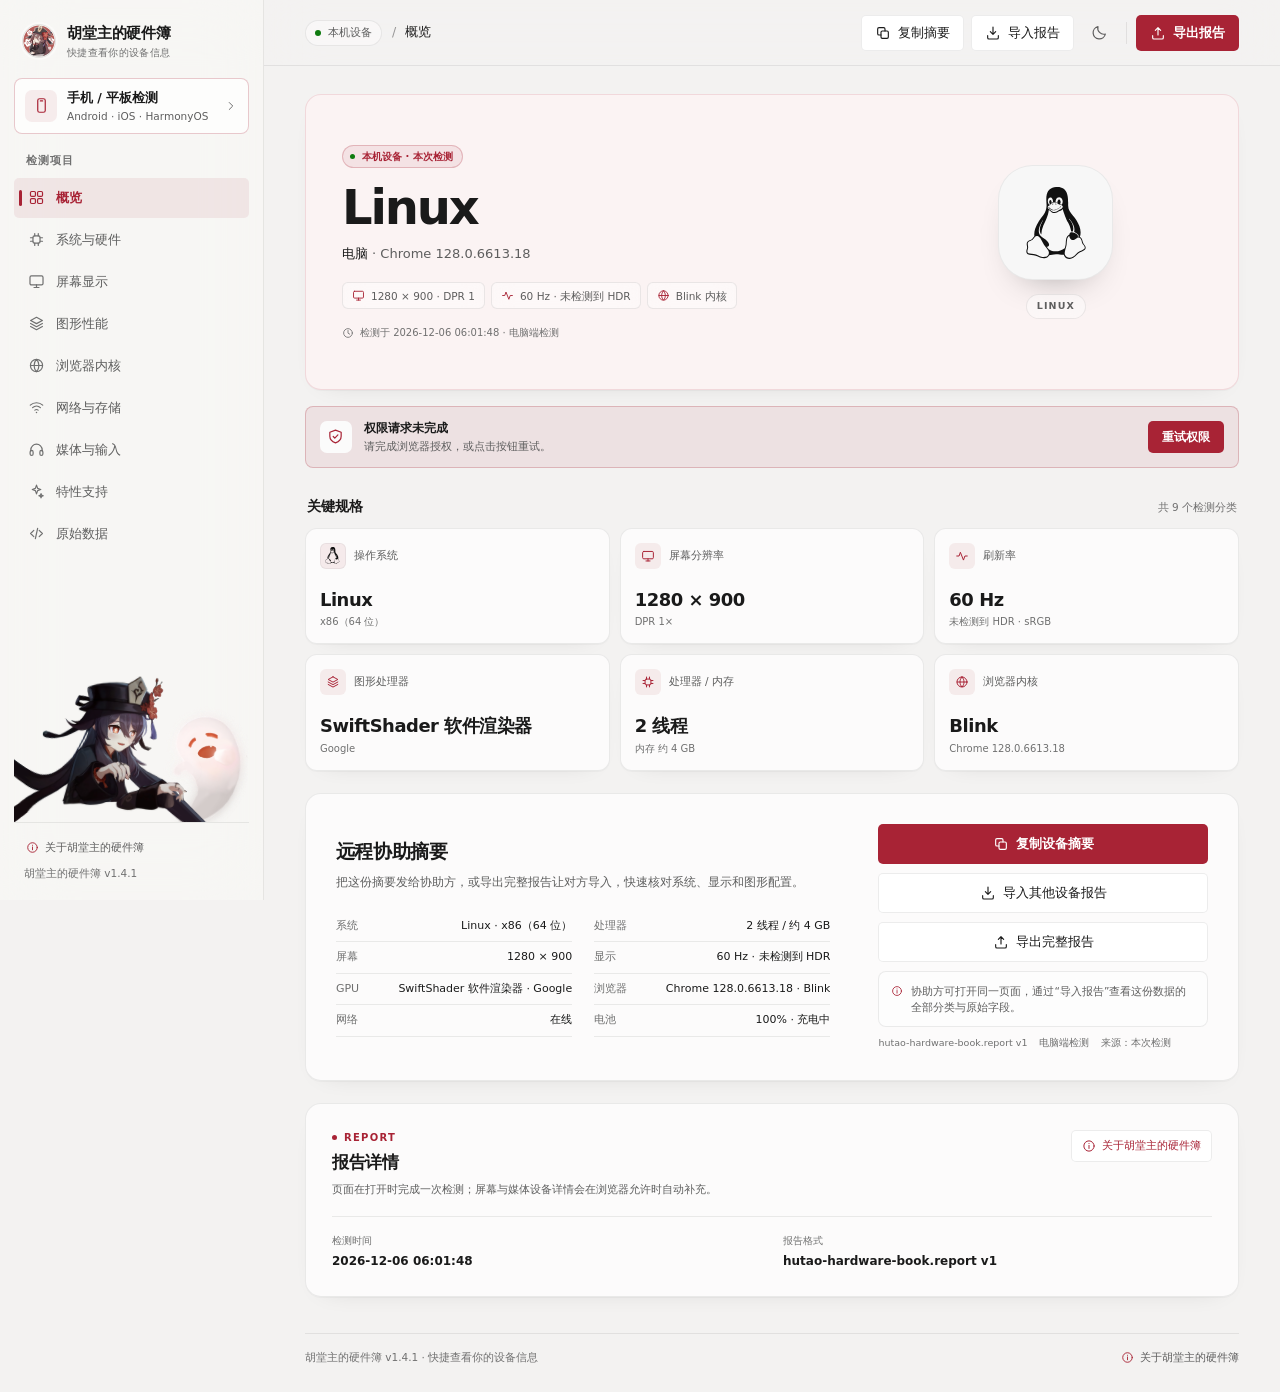
==== web/index.html @ 38b5aa54 "Publish Hutao Device Check with GitHub Pages" ====
<!DOCTYPE html>
<html lang="zh-CN">
<head>
  <meta charset="UTF-8">
  <meta name="viewport" content="width=device-width, initial-scale=1, viewport-fit=cover">
  <title>胡堂主的硬件簿 · 快捷查看你的设备信息</title>
  <meta name="description" content="胡堂主的硬件簿 · 快捷查看你的设备信息。一款在本机运行的浏览器设备信息检测工具，可查看系统、屏幕、HDR、刷新率、GPU、浏览器内核等信息，并导入导出设备报告。">
  <meta name="color-scheme" content="light dark">
  <meta name="theme-color" id="theme-color-meta" content="#f3f2f1">
  <link rel="icon" type="image/png" sizes="32x32" href="assets/favicon-32.png">
  <link rel="icon" type="image/png" sizes="128x128" href="assets/favicon.png">
  <link rel="apple-touch-icon" href="assets/apple-touch-icon.png">
  <link rel="stylesheet" href="assets/cursors.css">
  <script src="assets/theme.js"></script>
  <script>
    (function () {
      try {
        var params = new URLSearchParams(location.search);
        var forced = params.get('view');
        var ua = navigator.userAgent || '';
        var platform = navigator.platform || '';
        var touchPoints = navigator.maxTouchPoints || 0;
        var iPadOS = /iPad|iPhone|iPod/.test(ua) || (platform === 'MacIntel' && touchPoints > 1);
        var android = /Android/i.test(ua);
        var harmony = /HarmonyOS|OpenHarmony/i.test(ua);
        var mobileHint = /Mobile|Windows Phone|IEMobile|BlackBerry|Opera Mini|Opera Mobi/i.test(ua);
        var tabletHint = /iPad|Tablet|PlayBook|Kindle|Silk/i.test(ua);
        var desktopOS = /Windows NT|Macintosh|X11|CrOS/i.test(ua);
        var view;

        if (forced === 'desktop' || forced === 'mobile') {
          view = forced;
        } else if (iPadOS || android || harmony || mobileHint || tabletHint) {
          view = 'mobile';
        } else if (desktopOS) {
          view = 'desktop';
        } else {
          var touchFirst = touchPoints > 0 && window.matchMedia &&
            window.matchMedia('(pointer: coarse)').matches &&
            window.matchMedia('(hover: none)').matches;
          view = touchFirst ? 'mobile' : 'desktop';
        }

        location.replace(view + '.html' + location.hash);
      } catch (error) {
        document.documentElement.classList.add('detect-failed');
      }
    })();
  </script>
  <style>
    :root {
      color-scheme: light;
      --bg: #f3f2f1;
      --surface: rgba(255, 255, 255, .74);
      --stroke: rgba(0, 0, 0, .08);
      --text: #1a1a1a;
      --text-2: #616161;
      --accent: #a82335;
      --accent-soft: rgba(168, 35, 53, .1);
      font-family: "Segoe UI Variable Text", "Segoe UI", "Microsoft YaHei UI", "PingFang SC", "Noto Sans SC", system-ui, sans-serif;
    }
    :root[data-theme="dark"] {
      color-scheme: dark;
      --bg: #202020;
      --surface: rgba(255, 255, 255, .055);
      --stroke: rgba(255, 255, 255, .09);
      --text: #f4f4f4;
      --text-2: #a9a9a9;
      --accent: #ff9ba7;
      --accent-soft: rgba(255, 134, 150, .14);
    }
    * { box-sizing: border-box; }
    html, body { min-height: 100%; }
    body {
      margin: 0;
      display: grid;
      place-items: center;
      min-height: 100vh;
      min-height: 100dvh;
      padding: 24px;
      color: var(--text);
      background: var(--bg);
    }
    .detect-shell {
      width: min(440px, 100%);
      padding: 30px;
      border: 1px solid var(--stroke);
      border-radius: 12px;
      background: var(--surface);
      box-shadow: 0 1px 2px rgba(0, 0, 0, .05), 0 24px 60px -36px rgba(0, 0, 0, .28);
      backdrop-filter: blur(30px) saturate(1.35);
    }
    .brand { display: flex; align-items: center; gap: 12px; margin-bottom: 26px; }
    .mark {
      width: 42px;
      height: 42px;
      display: grid;
      place-items: center;
      flex: none;
      border-radius: 50%;
      overflow: hidden;
      border: 1px solid var(--stroke);
      background: transparent;
    }
    .mark img { width: 100%; height: 100%; display: block; object-fit: cover; }
    .brand strong { display: block; font-size: 17px; font-weight: 650; letter-spacing: -.01em; }
    .brand span { display: block; margin-top: 2px; font-size: 10px; letter-spacing: .035em; color: var(--text-2); }
    h1 { margin: 0 0 10px; font-size: 25px; line-height: 1.25; font-weight: 650; letter-spacing: -.025em; }
    p { margin: 0; color: var(--text-2); font-size: 13px; line-height: 1.7; }
    .loading { display: flex; align-items: center; gap: 9px; margin: 22px 0; color: var(--accent); font-size: 13px; }
    .spinner {
      width: 15px;
      height: 15px;
      border: 2px solid var(--accent-soft);
      border-top-color: var(--accent);
      border-radius: 50%;
      animation: spin .8s linear infinite;
    }
    .choices { display: grid; grid-template-columns: 1fr 1fr; gap: 10px; margin-top: 24px; }
    .choice {
      display: flex;
      flex-direction: column;
      gap: 6px;
      padding: 15px;
      color: var(--text);
      text-decoration: none;
      border: 1px solid var(--stroke);
      border-radius: 8px;
      background: rgba(255, 255, 255, .18);
      transition: background .15s ease, border-color .15s ease, transform .15s ease;
    }
    .choice:hover { background: var(--accent-soft); border-color: var(--accent); }
    .choice:active { transform: scale(.985); }
    .choice svg { width: 21px; height: 21px; color: var(--accent); }
    .choice strong { font-size: 13px; font-weight: 600; }
    .choice small { color: var(--text-2); font-size: 11px; line-height: 1.45; }
    .hint { margin-top: 20px; padding-top: 16px; border-top: 1px solid var(--stroke); font-size: 11px; color: var(--text-2); line-height: 1.6; }
    .hint a { color: var(--accent); text-underline-offset: 2px; }
    @keyframes spin { to { transform: rotate(360deg); } }
    @media (prefers-reduced-motion: reduce) {
      .spinner { animation-duration: 1.8s; }
      .choice { transition: none; }
    }
  </style>
</head>
<body>
  <main class="detect-shell">
    <div class="brand">
      <div class="mark" aria-hidden="true">
        <img src="assets/logo.png" alt="">
      </div>
      <div>
        <strong>胡堂主的硬件簿</strong>
        <span>快捷查看你的设备信息</span>
      </div>
    </div>
    <h1>正在识别设备类型</h1>
    <p>将根据操作系统、浏览器标识与触控特征，自动进入手机 / 平板或电脑端检测页面。</p>
    <div class="loading"><span class="spinner" aria-hidden="true"></span>正在选择更合适的检测视图…</div>
    <noscript>
      <p>当前浏览器未启用 JavaScript，无法自动识别。请手动选择检测视图：</p>
    </noscript>
    <div class="choices">
      <a class="choice" href="mobile.html">
        <svg viewBox="0 0 24 24" fill="none" stroke="currentColor" stroke-width="1.7" stroke-linecap="round" aria-hidden="true"><rect x="7" y="2.5" width="10" height="19" rx="2.5"/><path d="M10.5 5.5h3"/></svg>
        <strong>手机 / 平板检测</strong>
        <small>Android · iOS · iPadOS<br>HarmonyOS · HarmonyOS NEXT</small>
      </a>
      <a class="choice" href="desktop.html">
        <svg viewBox="0 0 24 24" fill="none" stroke="currentColor" stroke-width="1.7" stroke-linecap="round" aria-hidden="true"><rect x="2.5" y="4" width="19" height="13" rx="2"/><path d="M8 21h8M12 17v4"/></svg>
        <strong>电脑端检测</strong>
        <small>Windows · macOS<br>Linux · ChromeOS</small>
      </a>
    </div>
    <div class="hint">如自动识别有误，可在检测页顶部随时切换设备视图。<a href="about.html">关于胡堂主的硬件簿</a>。</div>
  </main>
</body>
</html>
---- web/assets/cursors.css ----
:root {
  --cursor-default: url("cursors/default.png") 1 1, default;
  --cursor-pointer: url("cursors/pointer.png") 1 2, pointer;
  --cursor-text: url("cursors/text.png") 4 6, text;
  --cursor-help: url("cursors/help.png") 1 1, help;
  --cursor-busy: url("cursors/busy.png") 1 1, wait;
  --cursor-progress: url("cursors/progress.png") 1 1, progress;
  --cursor-crosshair: url("cursors/crosshair.png") 7 9, crosshair;
  --cursor-not-allowed: url("cursors/not-allowed.png") 7 9, not-allowed;
  --cursor-move: url("cursors/move.png") 6 6, move;
  --cursor-ns-resize: url("cursors/ns-resize.png") 17 15, ns-resize;
  --cursor-ew-resize: url("cursors/ew-resize.png") 17 16, ew-resize;
  --cursor-nwse-resize: url("cursors/nwse-resize.png") 17 16, nwse-resize;
  --cursor-nesw-resize: url("cursors/nesw-resize.png") 17 16, nesw-resize;
}
html, body { cursor: var(--cursor-default); }
p, li, dt, dd, pre, code, .raw-code, .setting-label, .setting-value,
.summary-hint, .hero-device-line, .assist-meta, .about-card p,
.about-bullet-list li, .footer-inner { cursor: var(--cursor-text); }
a, area, button, summary, label, select, [role="button"], [role="link"],
.btn, .icon-btn, .nav-item, .mobile-tab, .mobile-command, .mobile-switch,
.side-switch, .report-about-link, .choice, .theme-toggle,
input[type="button"], input[type="submit"], input[type="reset"] { cursor: var(--cursor-pointer); }
input:not([type="button"]):not([type="submit"]):not([type="reset"]),
textarea, [contenteditable="true"] { cursor: var(--cursor-text); }
button:disabled, select:disabled, input:disabled, textarea:disabled,
[disabled], [aria-disabled="true"] { cursor: var(--cursor-not-allowed) !important; }
.is-busy, [aria-busy="true"], .skeleton-shell { cursor: var(--cursor-progress); }
.report-about-link { cursor: var(--cursor-help); }
[data-cursor="help"] { cursor: var(--cursor-help) !important; }
[data-cursor="crosshair"] { cursor: var(--cursor-crosshair) !important; }
[data-cursor="move"] { cursor: var(--cursor-move) !important; }
[data-cursor="ns-resize"] { cursor: var(--cursor-ns-resize) !important; }
[data-cursor="ew-resize"] { cursor: var(--cursor-ew-resize) !important; }
[data-cursor="nwse-resize"] { cursor: var(--cursor-nwse-resize) !important; }
[data-cursor="nesw-resize"] { cursor: var(--cursor-nesw-resize) !important; }
[data-cursor="wait"] { cursor: var(--cursor-busy) !important; }
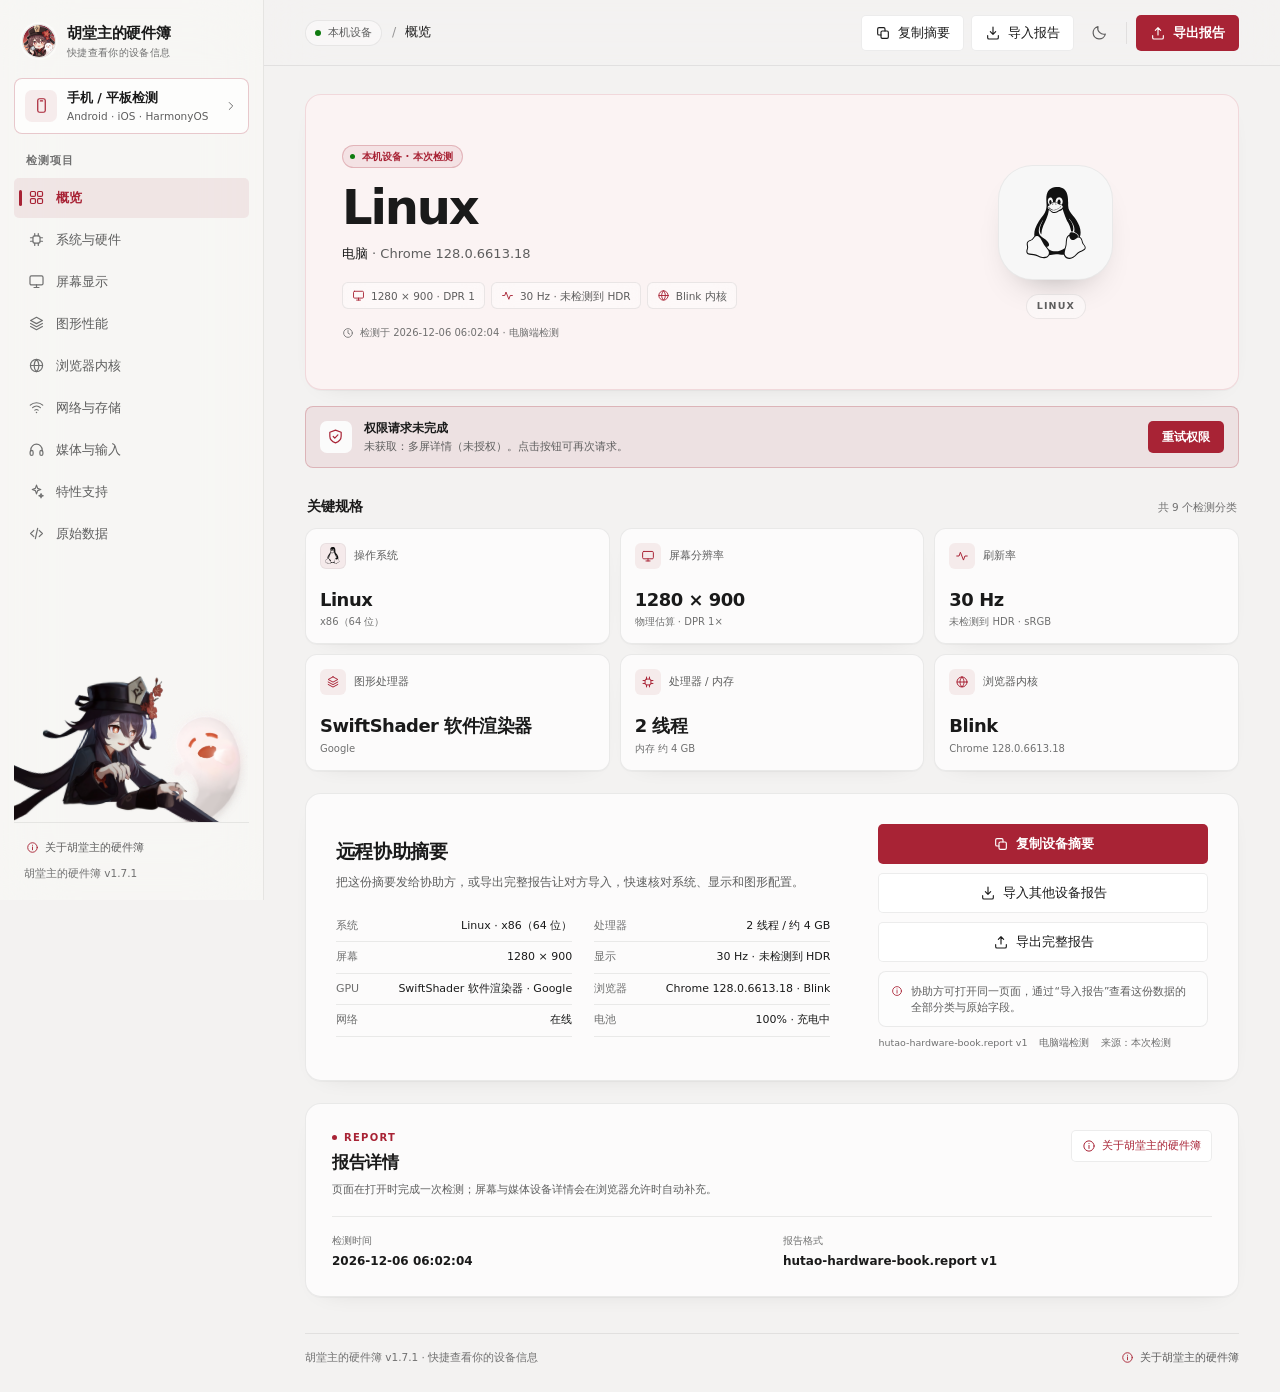
==== commit 55e14d65: "Release 1.7.1 Use the new Hu Tao icon and merge the About tool/capability sections with improved ord" ====
--- a/web/index.html
+++ b/web/index.html
@@ -7,9 +7,9 @@
   <meta name="description" content="胡堂主的硬件簿 · 快捷查看你的设备信息。一款在本机运行的浏览器设备信息检测工具，可查看系统、屏幕、HDR、刷新率、GPU、浏览器内核等信息，并导入导出设备报告。">
   <meta name="color-scheme" content="light dark">
   <meta name="theme-color" id="theme-color-meta" content="#f3f2f1">
-  <link rel="icon" type="image/png" sizes="32x32" href="assets/favicon-32.png">
-  <link rel="icon" type="image/png" sizes="128x128" href="assets/favicon.png">
-  <link rel="apple-touch-icon" href="assets/apple-touch-icon.png">
+  <link rel="icon" type="image/png" sizes="32x32" href="assets/favicon-32.png?v=1.7.1">
+  <link rel="icon" type="image/png" sizes="128x128" href="assets/favicon.png?v=1.7.1">
+  <link rel="apple-touch-icon" href="assets/apple-touch-icon.png?v=1.7.1">
   <link rel="stylesheet" href="assets/cursors.css">
   <script src="assets/theme.js"></script>
   <script>
@@ -147,7 +147,7 @@
   <main class="detect-shell">
     <div class="brand">
       <div class="mark" aria-hidden="true">
-        <img src="assets/logo.png" alt="">
+        <img src="assets/logo.png?v=1.7.1" alt="">
       </div>
       <div>
         <strong>胡堂主的硬件簿</strong>
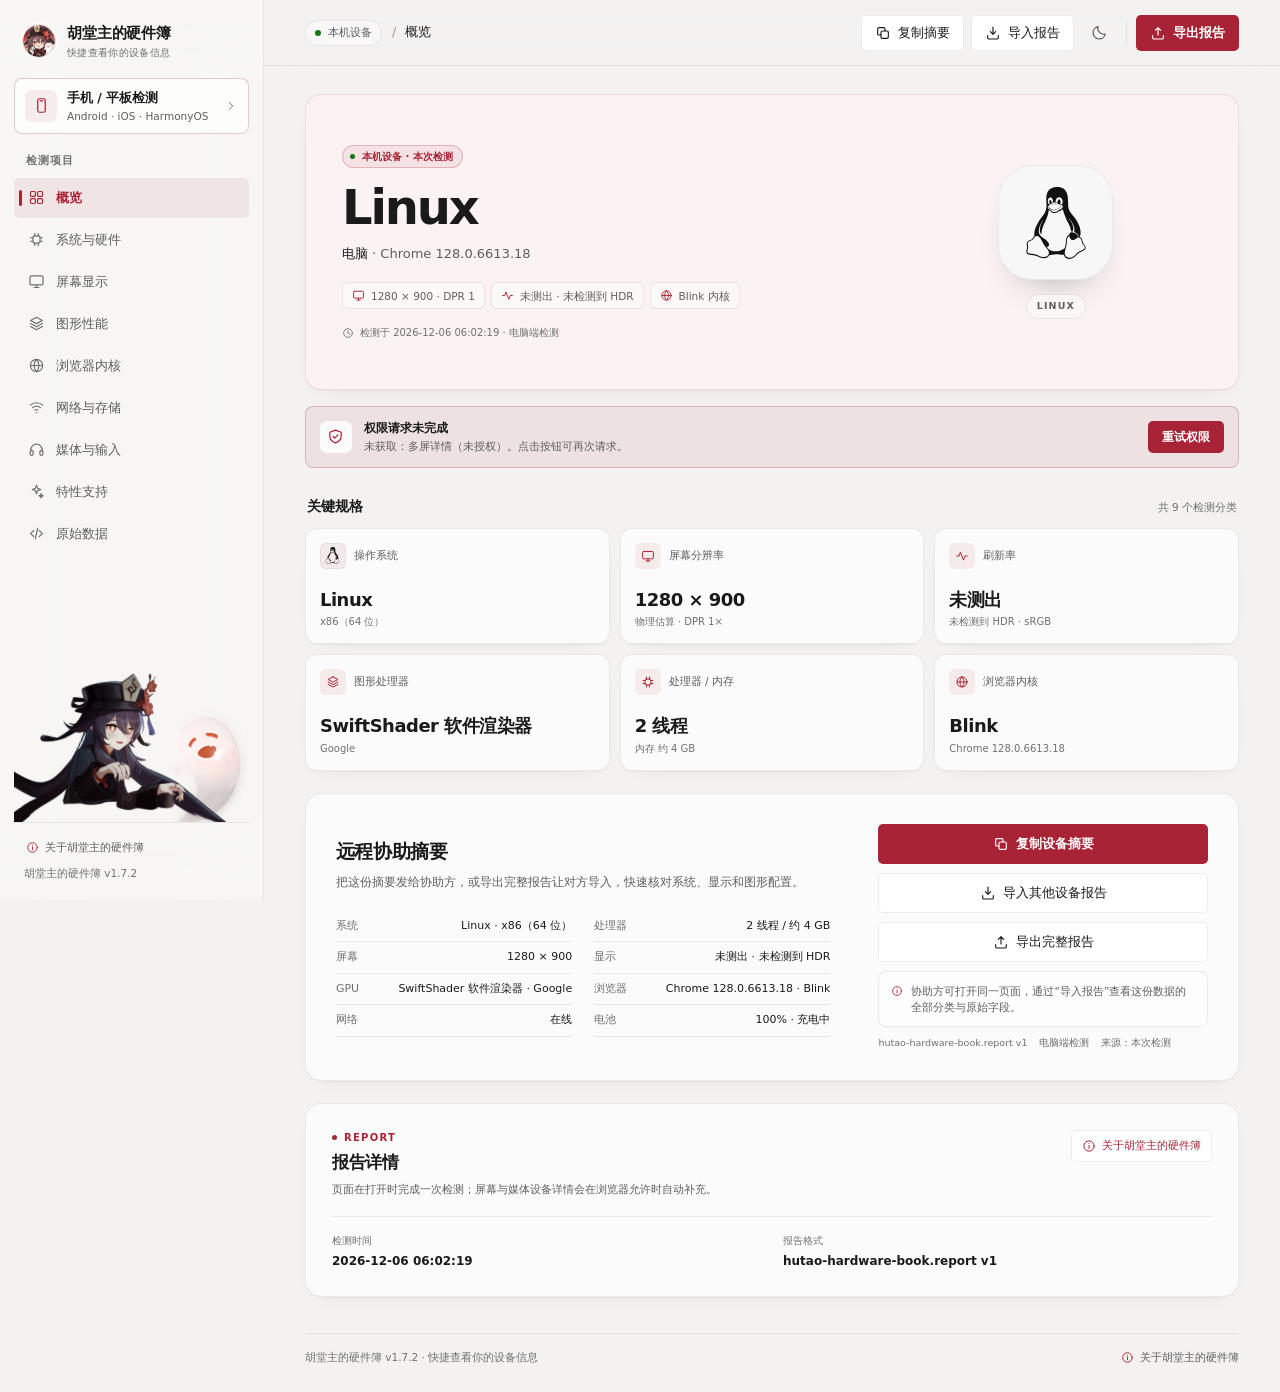
==== commit 812cf141: "Release 1.7.2 Regenerate logo and favicons with a transparent background instead of painting white b" ====
--- a/web/index.html
+++ b/web/index.html
@@ -7,9 +7,9 @@
   <meta name="description" content="胡堂主的硬件簿 · 快捷查看你的设备信息。一款在本机运行的浏览器设备信息检测工具，可查看系统、屏幕、HDR、刷新率、GPU、浏览器内核等信息，并导入导出设备报告。">
   <meta name="color-scheme" content="light dark">
   <meta name="theme-color" id="theme-color-meta" content="#f3f2f1">
-  <link rel="icon" type="image/png" sizes="32x32" href="assets/favicon-32.png?v=1.7.1">
-  <link rel="icon" type="image/png" sizes="128x128" href="assets/favicon.png?v=1.7.1">
-  <link rel="apple-touch-icon" href="assets/apple-touch-icon.png?v=1.7.1">
+  <link rel="icon" type="image/png" sizes="32x32" href="assets/favicon-32.png?v=1.7.2">
+  <link rel="icon" type="image/png" sizes="128x128" href="assets/favicon.png?v=1.7.2">
+  <link rel="apple-touch-icon" href="assets/apple-touch-icon.png?v=1.7.2">
   <link rel="stylesheet" href="assets/cursors.css">
   <script src="assets/theme.js"></script>
   <script>
@@ -147,7 +147,7 @@
   <main class="detect-shell">
     <div class="brand">
       <div class="mark" aria-hidden="true">
-        <img src="assets/logo.png?v=1.7.1" alt="">
+        <img src="assets/logo.png?v=1.7.2" alt="">
       </div>
       <div>
         <strong>胡堂主的硬件簿</strong>
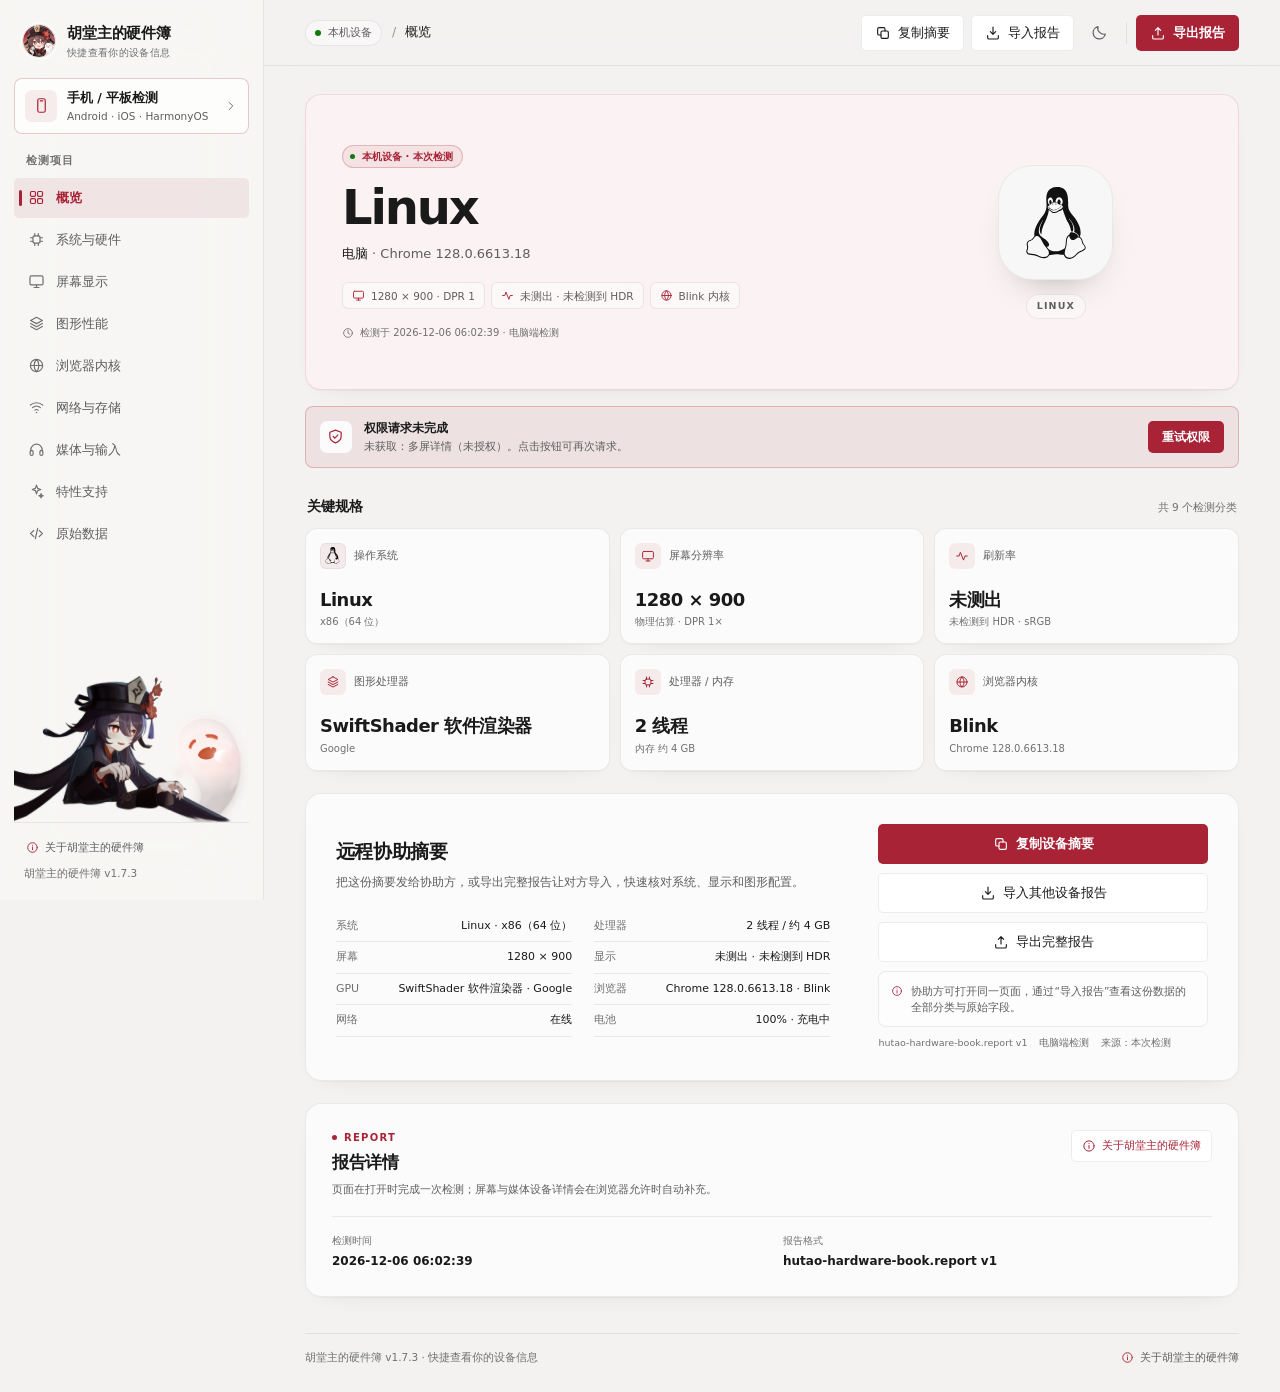
==== commit fc0a2450: "Release 1.7.3 Add the GitHub repository link to the About page and footer." ====
--- a/web/index.html
+++ b/web/index.html
@@ -7,9 +7,9 @@
   <meta name="description" content="胡堂主的硬件簿 · 快捷查看你的设备信息。一款在本机运行的浏览器设备信息检测工具，可查看系统、屏幕、HDR、刷新率、GPU、浏览器内核等信息，并导入导出设备报告。">
   <meta name="color-scheme" content="light dark">
   <meta name="theme-color" id="theme-color-meta" content="#f3f2f1">
-  <link rel="icon" type="image/png" sizes="32x32" href="assets/favicon-32.png?v=1.7.2">
-  <link rel="icon" type="image/png" sizes="128x128" href="assets/favicon.png?v=1.7.2">
-  <link rel="apple-touch-icon" href="assets/apple-touch-icon.png?v=1.7.2">
+  <link rel="icon" type="image/png" sizes="32x32" href="assets/favicon-32.png?v=1.7.3">
+  <link rel="icon" type="image/png" sizes="128x128" href="assets/favicon.png?v=1.7.3">
+  <link rel="apple-touch-icon" href="assets/apple-touch-icon.png?v=1.7.3">
   <link rel="stylesheet" href="assets/cursors.css">
   <script src="assets/theme.js"></script>
   <script>
@@ -147,7 +147,7 @@
   <main class="detect-shell">
     <div class="brand">
       <div class="mark" aria-hidden="true">
-        <img src="assets/logo.png?v=1.7.2" alt="">
+        <img src="assets/logo.png?v=1.7.3" alt="">
       </div>
       <div>
         <strong>胡堂主的硬件簿</strong>
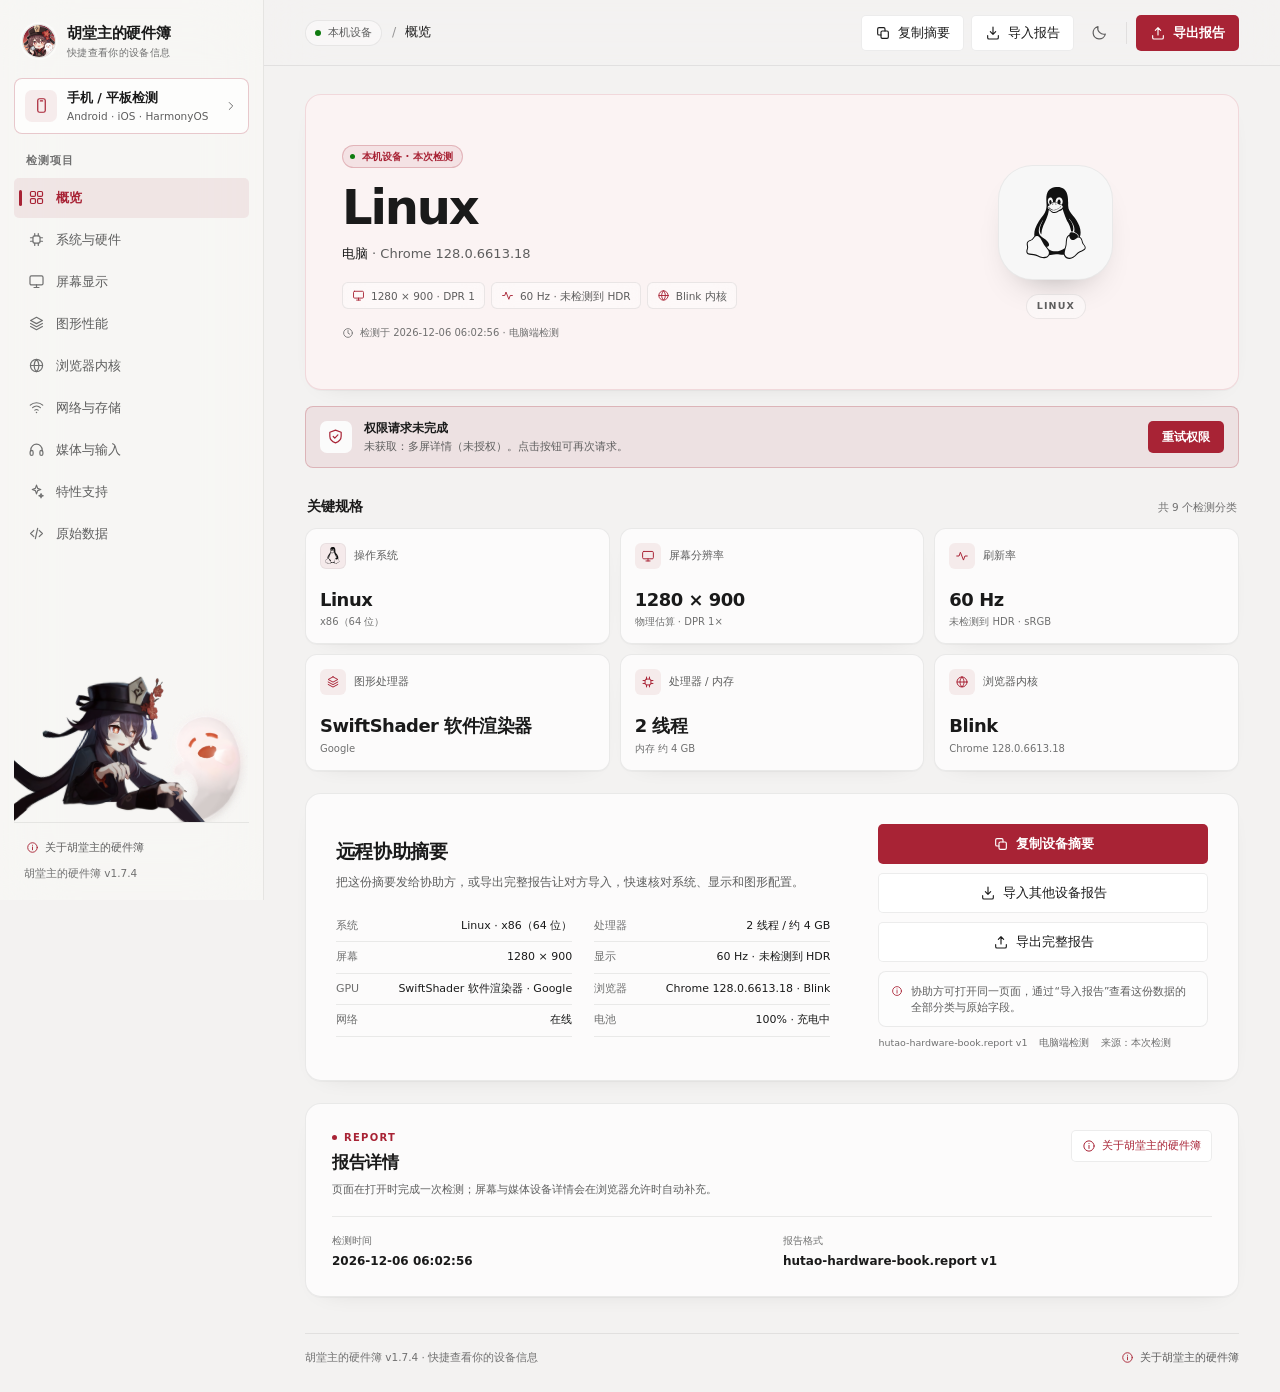
==== commit 419a71a6: "Release 1.7.4 Clarify that the touch point count is reported by the browser and may be lower than th" ====
--- a/web/index.html
+++ b/web/index.html
@@ -7,9 +7,9 @@
   <meta name="description" content="胡堂主的硬件簿 · 快捷查看你的设备信息。一款在本机运行的浏览器设备信息检测工具，可查看系统、屏幕、HDR、刷新率、GPU、浏览器内核等信息，并导入导出设备报告。">
   <meta name="color-scheme" content="light dark">
   <meta name="theme-color" id="theme-color-meta" content="#f3f2f1">
-  <link rel="icon" type="image/png" sizes="32x32" href="assets/favicon-32.png?v=1.7.3">
-  <link rel="icon" type="image/png" sizes="128x128" href="assets/favicon.png?v=1.7.3">
-  <link rel="apple-touch-icon" href="assets/apple-touch-icon.png?v=1.7.3">
+  <link rel="icon" type="image/png" sizes="32x32" href="assets/favicon-32.png?v=1.7.4">
+  <link rel="icon" type="image/png" sizes="128x128" href="assets/favicon.png?v=1.7.4">
+  <link rel="apple-touch-icon" href="assets/apple-touch-icon.png?v=1.7.4">
   <link rel="stylesheet" href="assets/cursors.css">
   <script src="assets/theme.js"></script>
   <script>
@@ -147,7 +147,7 @@
   <main class="detect-shell">
     <div class="brand">
       <div class="mark" aria-hidden="true">
-        <img src="assets/logo.png?v=1.7.3" alt="">
+        <img src="assets/logo.png?v=1.7.4" alt="">
       </div>
       <div>
         <strong>胡堂主的硬件簿</strong>
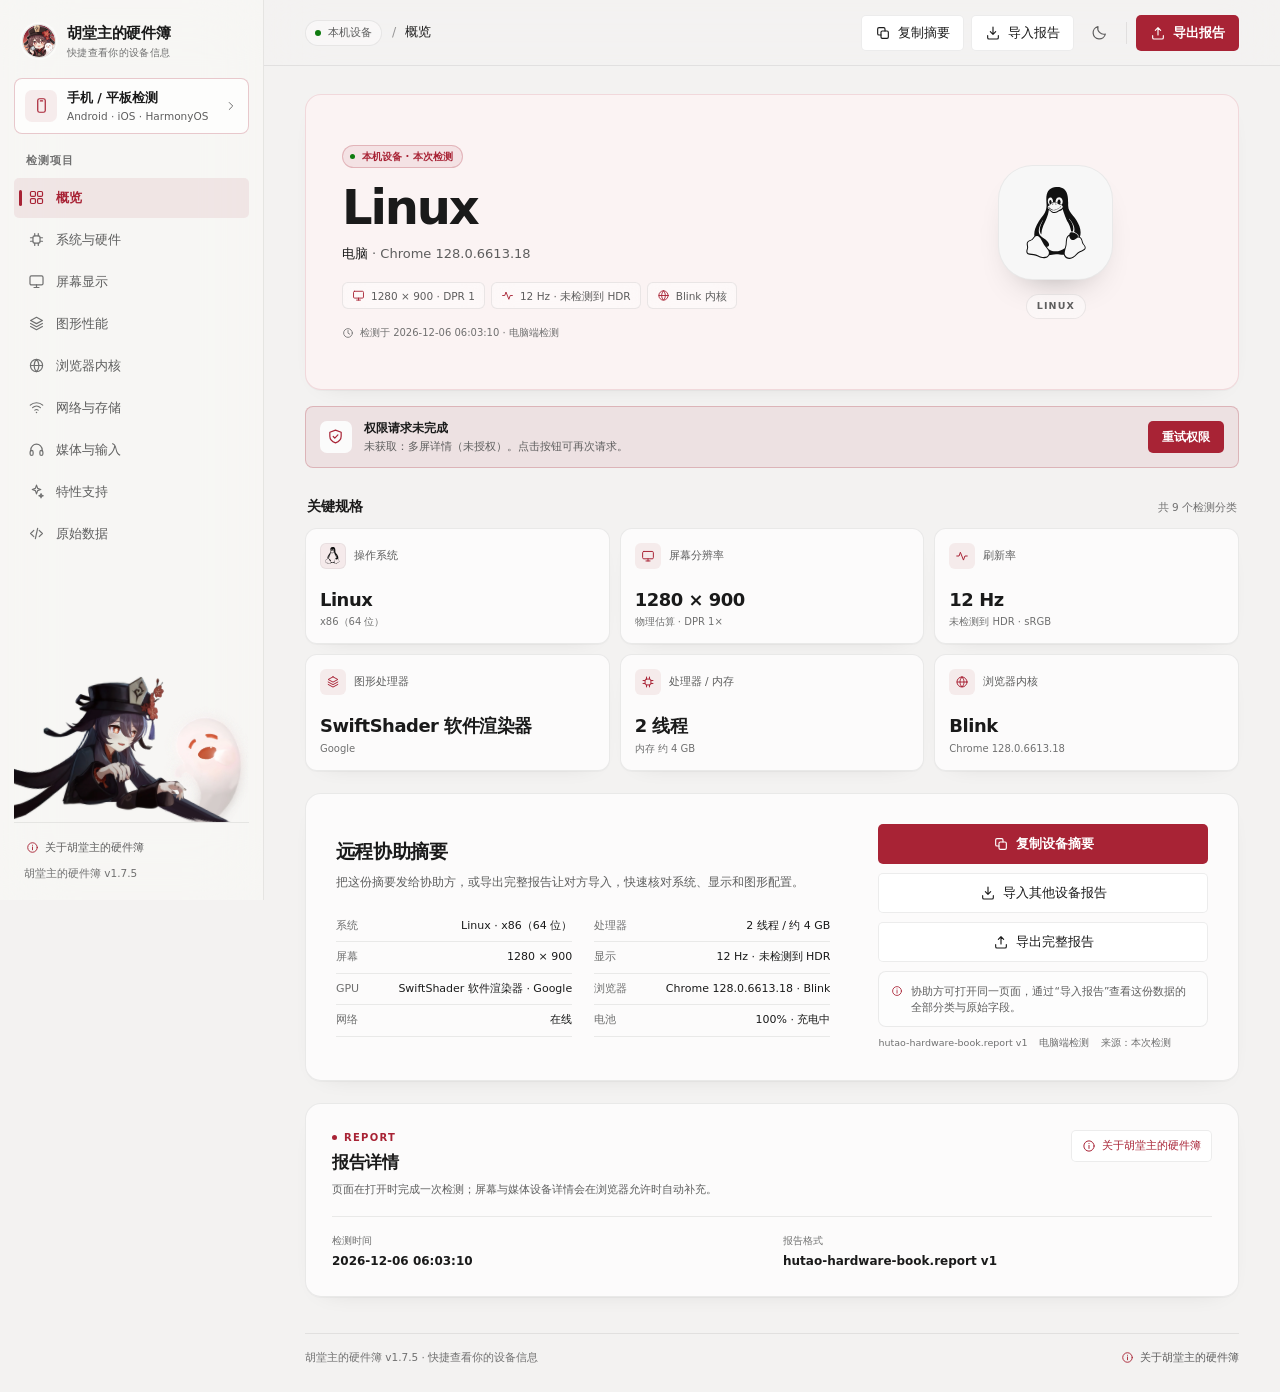
==== commit 888b26f3: "Release 1.7.5 Load the Live2D runtime on demand, serve WebP logo and Live2D texture with PNG fallbac" ====
--- a/web/index.html
+++ b/web/index.html
@@ -7,9 +7,9 @@
   <meta name="description" content="胡堂主的硬件簿 · 快捷查看你的设备信息。一款在本机运行的浏览器设备信息检测工具，可查看系统、屏幕、HDR、刷新率、GPU、浏览器内核等信息，并导入导出设备报告。">
   <meta name="color-scheme" content="light dark">
   <meta name="theme-color" id="theme-color-meta" content="#f3f2f1">
-  <link rel="icon" type="image/png" sizes="32x32" href="assets/favicon-32.png?v=1.7.4">
-  <link rel="icon" type="image/png" sizes="128x128" href="assets/favicon.png?v=1.7.4">
-  <link rel="apple-touch-icon" href="assets/apple-touch-icon.png?v=1.7.4">
+  <link rel="icon" type="image/png" sizes="32x32" href="assets/favicon-32.png?v=1.7.5">
+  <link rel="icon" type="image/png" sizes="128x128" href="assets/favicon.png?v=1.7.5">
+  <link rel="apple-touch-icon" href="assets/apple-touch-icon.png?v=1.7.5">
   <link rel="stylesheet" href="assets/cursors.css">
   <script src="assets/theme.js"></script>
   <script>
@@ -102,6 +102,7 @@
       border: 1px solid var(--stroke);
       background: transparent;
     }
+    .mark picture { display: block; width: 100%; height: 100%; }
     .mark img { width: 100%; height: 100%; display: block; object-fit: cover; }
     .brand strong { display: block; font-size: 17px; font-weight: 650; letter-spacing: -.01em; }
     .brand span { display: block; margin-top: 2px; font-size: 10px; letter-spacing: .035em; color: var(--text-2); }
@@ -147,7 +148,7 @@
   <main class="detect-shell">
     <div class="brand">
       <div class="mark" aria-hidden="true">
-        <img src="assets/logo.png?v=1.7.4" alt="">
+        <picture><source srcset="assets/logo.webp?v=1.7.5" type="image/webp"><img src="assets/logo.png?v=1.7.5" alt=""></picture>
       </div>
       <div>
         <strong>胡堂主的硬件簿</strong>
